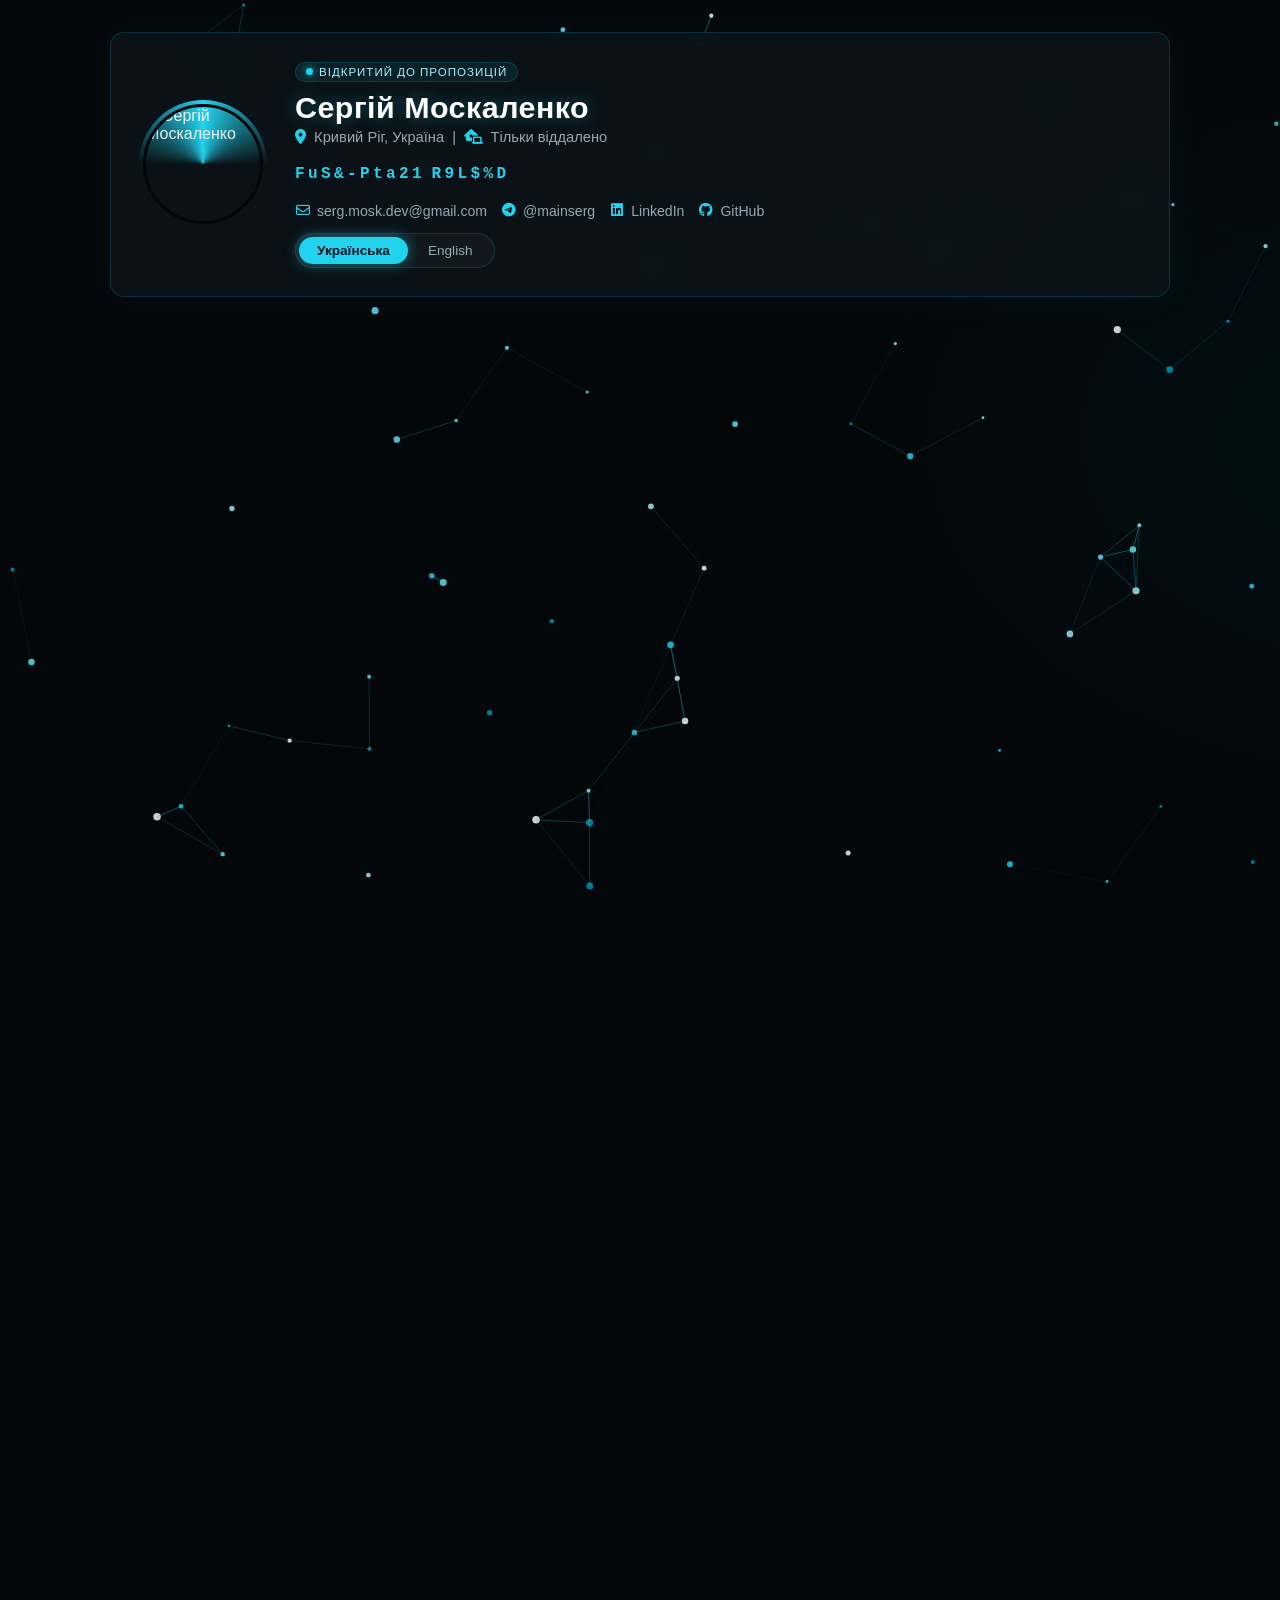
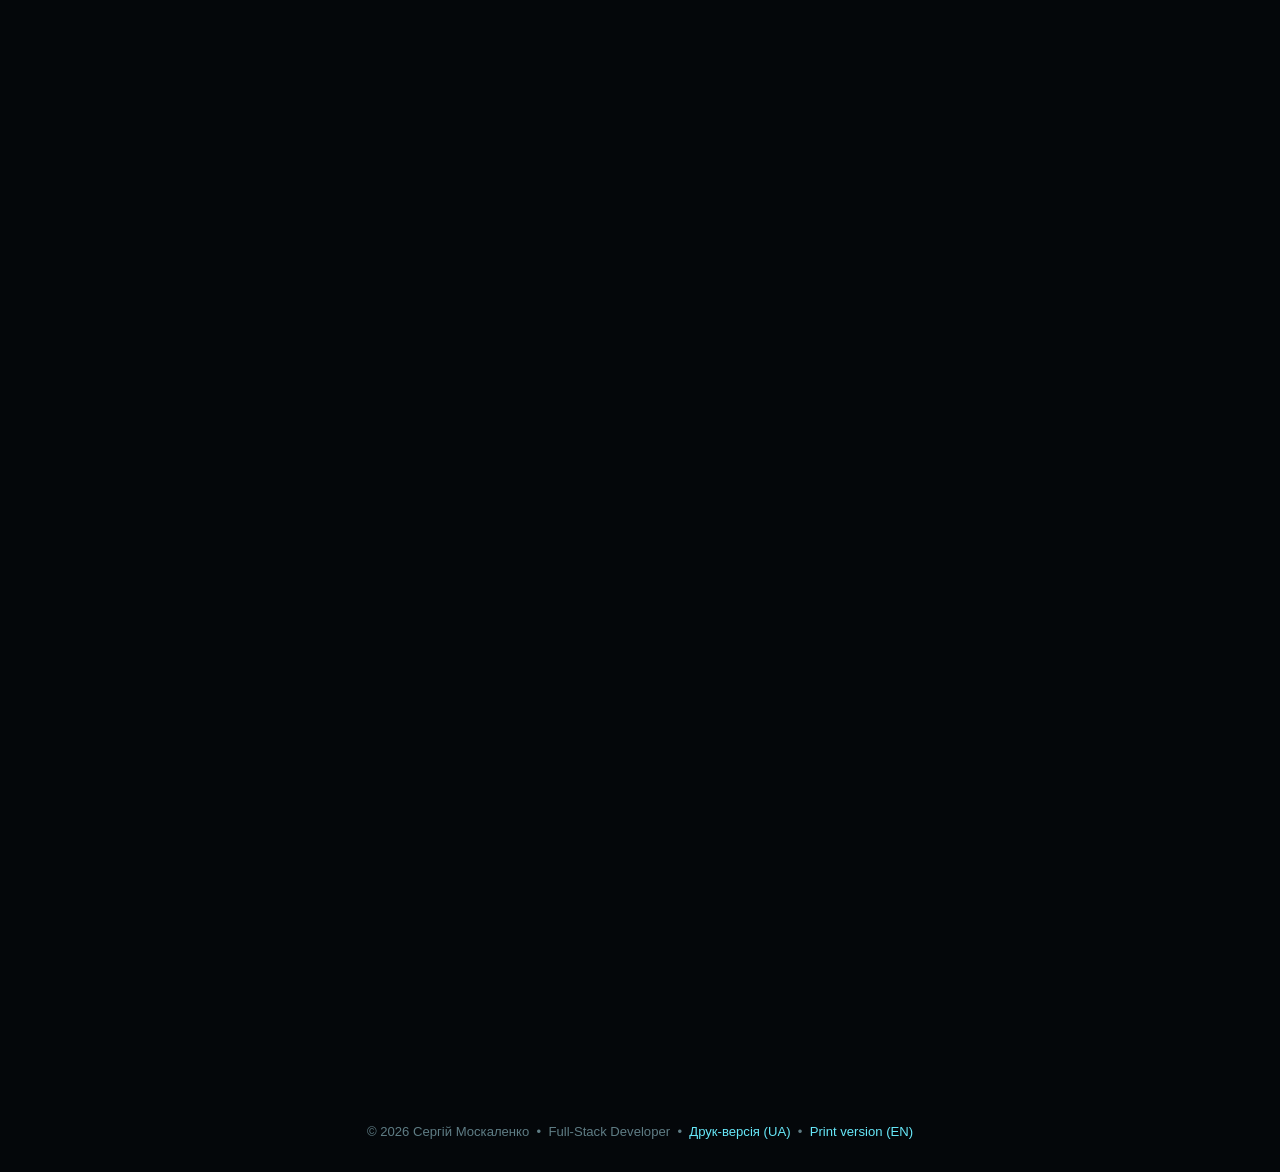
==== resume/index.html @ 2955c080 "Add interactive resume homepage (cyan-400 theme)" ====
<!DOCTYPE html>
<html lang="uk">
<head>
    <meta charset="UTF-8">
    <meta content="width=device-width, initial-scale=1.0" name="viewport">
    <link rel="icon" href="https://avatars.githubusercontent.com/u/121295079?v=4" type="image/png">

    <title>Резюме Сергій Москаленко — Full-Stack Developer | PHP, Python, JS/TS • Laravel, Django, React/Vue/Angular</title>
    <meta name="description" content="Інтерактивне резюме Сергія Москаленка. Понад 13 років у веброзробці: PHP, Python, JavaScript/TypeScript, Laravel, Django, Node.js, Angular, Vue, React.">
    <meta name="keywords" content="Сергій Москаленко, Full-Stack Developer, PHP Developer, Python Developer, Laravel, Django, Node.js, Angular, Vue, React, TypeScript">

    <meta property="og:type" content="website">
    <meta property="og:url" content="https://serhmosk.github.io/resume/">
    <meta property="og:title" content="Резюме Сергій Москаленко — Full-Stack Developer">
    <meta property="og:description" content="Понад 13 років у веброзробці: PHP, Python, JavaScript/TypeScript, Laravel, Django, Node.js, Angular, Vue, React.">
    <meta property="og:image" content="https://avatars.githubusercontent.com/u/121295079?v=4">

    <meta property="twitter:card" content="summary_large_image">
    <meta property="twitter:title" content="Резюме Сергій Москаленко — Full-Stack Developer">
    <meta property="twitter:description" content="Понад 13 років у веброзробці: PHP, Python, JavaScript/TypeScript, Laravel, Django, Node.js, Angular, Vue, React.">
    <meta property="twitter:image" content="https://avatars.githubusercontent.com/u/121295079?v=4">

    <link rel="stylesheet" href="https://cdnjs.cloudflare.com/ajax/libs/font-awesome/6.5.1/css/all.min.css">
    <script src="https://cdnjs.cloudflare.com/ajax/libs/jquery/3.7.1/jquery.min.js"></script>

    <link rel="stylesheet" href="https://cdnjs.cloudflare.com/ajax/libs/tippy.js/6.3.7/tippy-bundle.umd.min.css"/>
    <script src="https://cdnjs.cloudflare.com/ajax/libs/popper.js/2.11.8/umd/popper.min.js"></script>
    <script src="https://cdnjs.cloudflare.com/ajax/libs/tippy.js/6.3.7/tippy-bundle.umd.min.js"></script>

    <link href="css/style.css" rel="stylesheet">

    <link rel="alternate" hreflang="en" href="https://serhmosk.github.io/resume/">
    <link rel="alternate" hreflang="uk" href="https://serhmosk.github.io/resume/">
</head>
<body>

<canvas id="shootCanvas"></canvas>

<div class="container">
    <div class="resume-header">
        <div class="header-top">
            <div class="photo-ring">
                <img src="https://avatars.githubusercontent.com/u/121295079?v=4" alt="Сергій Москаленко">
            </div>

            <div class="header-info">
                <div class="status-pill"><span class="dot"></span> Відкритий до пропозицій</div>
                <h1>Сергій Москаленко</h1>
                <div class="location">
                    <i class="fa-solid fa-location-dot"></i> Кривий Ріг, Україна &nbsp;|&nbsp;
                    <i class="fa-solid fa-laptop-house"></i> Тільки віддалено
                </div>

                <canvas id="scrambleCanvas" data-text="Full-Stack Developer / Team Lead"></canvas>

                <p class="contact">
                    <a href="mailto:serg.mosk.dev@gmail.com" target="_blank"><i class="fa-regular fa-envelope"></i> serg.mosk.dev@gmail.com</a>
                    <a href="https://t.me/mainserg" target="_blank"><i class="fa-brands fa-telegram"></i> @mainserg</a>
                    <a href="https://www.linkedin.com/in/mainserg/" target="_blank"><i class="fa-brands fa-linkedin"></i> LinkedIn</a>
                    <a href="https://github.com/SerhMosk" target="_blank"><i class="fa-brands fa-github"></i> GitHub</a>
                </p>

                <div class="tabs-container">
                    <div class="tabs">
                        <div class="tab active" data-lang="uk">Українська</div>
                        <div class="tab" data-lang="en">English</div>
                    </div>
                </div>
            </div>
        </div>
    </div>

    <div id="content-area"></div>
</div>

<footer class="resume-footer">
    <p>&copy; 2026 Сергій Москаленко &nbsp;•&nbsp; Full-Stack Developer &nbsp;•&nbsp;
        <a href="pdf/ua.html">Друк-версія (UA)</a> &nbsp;•&nbsp;
        <a href="pdf/en.html">Print version (EN)</a>
    </p>
</footer>

<script src="js/background.js"></script>
<script src="js/canvas.js"></script>
<script src="js/accordion.js"></script>
<script src="js/main.js"></script>

</body>
</html>
---- resume/css/style.css ----
/* ==========================================================================
   Serhiy Moskalenko — Interactive Resume
   Accent: cyan-400 (#22d3ee) — replaces the green accent of the reference design
   ========================================================================== */

@property --color1 {
    syntax: '<color>';
    inherits: false;
    initial-value: #06232b;
}
@property --color2 {
    syntax: '<color>';
    inherits: false;
    initial-value: #011014;
}
@property --a {
    syntax: '<angle>';
    inherits: false;
    initial-value: 0deg;
}

:root {
    --cyan: #22d3ee;
    --cyan-light: #67e8f9;
    --cyan-dim: #a5f3fc;
    --cyan-dark: #0891b2;
    --cyan-deep: #0e7490;
    --bg-0: #04070a;
    --card-bg: rgba(13, 22, 28, 0.78);
    --card-bg-solid: #0b141a;
    --card-border: rgba(34, 211, 238, 0.16);
    --text: #e7f4f7;
    --text-dim: #93aab2;
    --text-faint: #5f7d85;
    --danger: #ef4444;
    --radius: 14px;
    --font: 'Segoe UI', -apple-system, BlinkMacSystemFont, Roboto, Arial, sans-serif;
    --color1: #06232b;
    --color2: #011014;
}

* { box-sizing: border-box; }

html { scroll-behavior: smooth; }

body {
    margin: 0;
    font-family: var(--font);
    color: var(--text);
    min-height: 100vh;
    background: radial-gradient(1200px 600px at 15% -10%, var(--color1), transparent 60%),
                radial-gradient(1000px 700px at 110% 10%, var(--color2), transparent 55%),
                var(--bg-0);
    animation: breatheGradient 14s ease-in-out infinite alternate;
    overflow-x: hidden;
}

@keyframes breatheGradient {
    0%   { --color1: #06232b; --color2: #011014; }
    50%  { --color1: #0a3743; --color2: #041a22; }
    100% { --color1: #06232b; --color2: #0a2530; }
}

@media (prefers-reduced-motion: reduce) {
    body { animation: none; }
    * { scroll-behavior: auto !important; }
}

#shootCanvas {
    position: fixed;
    inset: 0;
    width: 100%;
    height: 100%;
    z-index: 0;
    pointer-events: none;
}

a { color: inherit; }

.container {
    position: relative;
    z-index: 1;
    max-width: 1100px;
    margin: 0 auto;
    padding: 32px 20px 60px;
}

/* ---------------- Header ---------------- */

.resume-header {
    background: var(--card-bg);
    border: 1px solid var(--card-border);
    border-radius: var(--radius);
    backdrop-filter: blur(10px);
    padding: 28px;
    box-shadow: 0 0 40px rgba(34, 211, 238, 0.06);
}

.header-top {
    display: flex;
    align-items: center;
    gap: 28px;
    flex-wrap: wrap;
}

.photo-ring {
    position: relative;
    width: 128px;
    height: 128px;
    flex: 0 0 auto;
    border-radius: 50%;
    padding: 4px;
    background: conic-gradient(from var(--a), var(--cyan) 0deg, transparent 90deg, transparent 270deg, var(--cyan) 360deg);
    animation: spinRing 6s linear infinite;
}

@keyframes spinRing {
    to { --a: 360deg; }
}

.photo-ring img {
    display: block;
    width: 100%;
    height: 100%;
    border-radius: 50%;
    object-fit: cover;
    border: 3px solid var(--bg-0);
}

.header-info { flex: 1 1 320px; min-width: 260px; }

.header-info h1 {
    margin: 0 0 4px;
    font-size: 1.9rem;
    letter-spacing: 0.5px;
    color: #fff;
    text-shadow: 0 0 18px rgba(34, 211, 238, 0.35);
}

.status-pill {
    display: inline-flex;
    align-items: center;
    gap: 6px;
    font-size: 0.72rem;
    text-transform: uppercase;
    letter-spacing: 1px;
    color: var(--cyan-dim);
    background: rgba(34, 211, 238, 0.08);
    border: 1px solid var(--card-border);
    border-radius: 999px;
    padding: 3px 10px;
    margin-bottom: 8px;
}
.status-pill .dot {
    width: 7px; height: 7px; border-radius: 50%;
    background: var(--cyan);
    box-shadow: 0 0 8px var(--cyan);
    animation: pulseDot 1.6s ease-in-out infinite;
}
@keyframes pulseDot { 0%,100%{opacity:1;} 50%{opacity:.35;} }

.location {
    color: var(--text-dim);
    font-size: 0.92rem;
    margin: 4px 0 8px;
}
.location i { color: var(--cyan); margin-right: 4px; }

#scrambleCanvas { display: block; width: 100%; height: 42px; margin: 2px 0 8px; }

.contact {
    display: flex;
    flex-wrap: wrap;
    gap: 6px 14px;
    margin: 0 0 14px;
    font-size: 0.88rem;
}
.contact a {
    text-decoration: none;
    color: var(--text-dim);
    display: inline-flex;
    align-items: center;
    gap: 6px;
    transition: color .2s;
}
.contact a i { color: var(--cyan); width: 16px; text-align: center; }
.contact a:hover { color: var(--cyan-light); }

.tabs-container { margin-top: 4px; }
.tabs {
    display: inline-flex;
    background: rgba(255,255,255,0.03);
    border: 1px solid var(--card-border);
    border-radius: 999px;
    padding: 3px;
    gap: 2px;
}
.tab {
    padding: 6px 18px;
    border-radius: 999px;
    font-size: 0.85rem;
    cursor: pointer;
    color: var(--text-dim);
    transition: all .2s;
    user-select: none;
}
.tab:hover { color: var(--text); }
.tab.active {
    background: var(--cyan);
    color: #012;
    font-weight: 600;
    box-shadow: 0 0 14px rgba(34,211,238,0.5);
}

/* ---------------- Content blocks (accordion) ---------------- */

#content-area { margin-top: 22px; }

.block {
    background: var(--card-bg);
    border: 1px solid var(--card-border);
    border-radius: var(--radius);
    backdrop-filter: blur(10px);
    margin-bottom: 16px;
    overflow: hidden;
}

.block h2 {
    margin: 0;
    padding: 18px 24px;
    font-size: 1.05rem;
    letter-spacing: 0.4px;
    color: #fff;
    cursor: pointer;
    display: flex;
    align-items: center;
    justify-content: space-between;
    user-select: none;
}
.block h2::after {
    content: "\f078";
    font-family: "Font Awesome 6 Free";
    font-weight: 900;
    font-size: 0.8rem;
    color: var(--cyan);
    transition: transform .3s;
}
.block h2.active::after { transform: rotate(180deg); }
.block h2:hover { color: var(--cyan-light); }

.block .content {
    padding: 4px 24px 24px;
    border-top: 1px solid var(--card-border);
    color: var(--text-dim);
    line-height: 1.65;
}

.block .content p { margin: 0 0 12px; }
.block .content strong { color: var(--text); }

/* quick-facts grid inside About */
.quick-facts {
    display: grid;
    grid-template-columns: repeat(2, 1fr);
    gap: 12px;
    margin-top: 16px;
}
.fact-card {
    background: rgba(255,255,255,0.02);
    border: 1px solid var(--card-border);
    border-radius: 10px;
    padding: 14px 16px;
}
.fact-card h4 {
    margin: 0 0 8px;
    font-size: 0.72rem;
    text-transform: uppercase;
    letter-spacing: 1px;
    color: var(--cyan);
    display: flex; align-items: center; gap: 6px;
}
.fact-card p { margin: 0; font-size: 0.88rem; color: var(--text-dim); }

.languages-list { display: flex; flex-direction: column; gap: 8px; }
.language-item { display: flex; align-items: center; justify-content: space-between; gap: 10px; }
.language-name { color: var(--text); font-size: 0.88rem; }
.language-level { color: var(--text-faint); font-size: 0.78rem; margin-left: 6px; }
.rating-dots { display: flex; gap: 3px; }
.rating-dots .dot { width: 8px; height: 8px; border-radius: 50%; background: rgba(255,255,255,0.12); }
.rating-dots .dot.active { background: var(--cyan); box-shadow: 0 0 6px var(--cyan); }

.hobbies-list { display: flex; flex-wrap: wrap; gap: 8px; }
.hobby-tag {
    display: inline-flex; align-items: center; gap: 6px;
    background: rgba(34,211,238,0.08);
    border: 1px solid var(--card-border);
    color: var(--cyan-dim);
    padding: 5px 12px;
    border-radius: 999px;
    font-size: 0.82rem;
}

.education-degree { color: var(--text); font-size: 0.9rem; margin-bottom: 2px; }
.education-school { font-size: 0.82rem; color: var(--text-faint); margin-bottom: 8px; }
.course-title { color: var(--text); font-size: 0.86rem; }
.course-provider { font-size: 0.78rem; color: var(--text-faint); }

/* ---------------- Skills ---------------- */

.skill-category { margin-bottom: 18px; }
.skill-group-title {
    margin: 0 0 8px;
    font-size: 0.82rem;
    text-transform: uppercase;
    letter-spacing: 0.8px;
    color: var(--cyan);
}
.tags, .skills { display: flex; flex-wrap: wrap; gap: 8px; }
.tag, .skills span {
    background: rgba(34,211,238,0.07);
    border: 1px solid var(--card-border);
    color: var(--text);
    padding: 5px 12px;
    border-radius: 8px;
    font-size: 0.82rem;
    transition: background .2s, transform .2s;
}
.tag:hover, .skills span:hover {
    background: rgba(34,211,238,0.16);
    transform: translateY(-1px);
}

/* ---------------- Experience ---------------- */

.job-item {
    padding: 16px 0;
    border-bottom: 1px solid var(--card-border);
}
.job-item:last-child { border-bottom: none; padding-bottom: 0; }
.job-item:first-child { padding-top: 0; }

.job-header {
    display: flex;
    flex-wrap: wrap;
    justify-content: space-between;
    align-items: baseline;
    gap: 8px;
    margin-bottom: 2px;
}
.job-role { margin: 0; font-size: 1rem; color: #fff; }
.job-date { font-size: 0.78rem; color: var(--text-faint); white-space: nowrap; }
.job-date i { margin-right: 4px; color: var(--cyan); }

.company-name { font-size: 0.86rem; color: var(--text-dim); margin-bottom: 10px; }
.company-link i { color: var(--cyan); margin-right: 5px; }

.job-tech { display: flex; flex-wrap: wrap; gap: 6px; margin-bottom: 12px; }
.job-tech .tag { font-size: 0.76rem; padding: 3px 10px; }

.projects-list { display: flex; flex-direction: column; gap: 10px; margin-bottom: 12px; }
.project-item {
    border-left: 2px solid var(--cyan-dark);
    padding: 4px 0 4px 12px;
}
.project-title { font-size: 0.9rem; color: var(--text); margin-bottom: 2px; }
.project-link { color: var(--cyan-light); text-decoration: none; font-weight: 600; }
.project-link:hover { text-decoration: underline; }
.project-desc { margin: 0; font-size: 0.84rem; color: var(--text-dim); }

.job-responsibilities { font-size: 0.85rem; color: var(--text-dim); }
.job-responsibilities strong { color: var(--text); }

/* ---------------- Portfolio (card grid — no placeholder screenshots) ---------------- */

.portfolio-note {
    font-size: 0.84rem;
    color: var(--text-faint);
    margin-bottom: 16px;
    padding: 10px 14px;
    border-left: 2px solid var(--cyan-dark);
    background: rgba(255,255,255,0.02);
}

.portfolio-grid {
    display: grid;
    grid-template-columns: repeat(auto-fill, minmax(240px, 1fr));
    gap: 14px;
}

.portfolio-card {
    background: rgba(255,255,255,0.02);
    border: 1px solid var(--card-border);
    border-radius: 12px;
    padding: 18px;
    display: flex;
    flex-direction: column;
    gap: 10px;
    transition: transform .2s, border-color .2s, box-shadow .2s;
}
.portfolio-card:hover {
    transform: translateY(-3px);
    border-color: rgba(34,211,238,0.45);
    box-shadow: 0 8px 24px rgba(34,211,238,0.10);
}

.portfolio-card-icon {
    width: 42px; height: 42px;
    border-radius: 10px;
    display: flex; align-items: center; justify-content: center;
    background: rgba(34,211,238,0.1);
    color: var(--cyan);
    font-size: 1.1rem;
}
.portfolio-card h3 { margin: 0; font-size: 1rem; color: #fff; }
.portfolio-card .year { font-size: 0.74rem; color: var(--text-faint); }
.portfolio-card p { margin: 0; font-size: 0.84rem; color: var(--text-dim); flex: 1; }
.portfolio-card .tech-row { display: flex; flex-wrap: wrap; gap: 5px; }
.portfolio-card .tech-row span {
    font-size: 0.7rem;
    padding: 2px 8px;
    border-radius: 6px;
    background: rgba(255,255,255,0.04);
    color: var(--text-dim);
}
.portfolio-card .visit {
    margin-top: auto;
    align-self: flex-start;
    color: var(--cyan-light);
    text-decoration: none;
    font-size: 0.84rem;
    font-weight: 600;
}
.portfolio-card .visit i { margin-left: 4px; font-size: 0.72rem; }
.portfolio-card .visit:hover { text-decoration: underline; }

/* ---------------- Download ---------------- */

.download-buttons {
    display: flex;
    flex-wrap: wrap;
    gap: 14px;
}
.btn {
    display: inline-flex;
    align-items: center;
    gap: 10px;
    padding: 12px 22px;
    border-radius: 10px;
    text-decoration: none;
    font-size: 0.92rem;
    font-weight: 600;
    border: 1px solid transparent;
    transition: transform .2s, box-shadow .2s, opacity .2s;
}
.btn:hover { transform: translateY(-2px); }
.btn.pdf {
    background: linear-gradient(135deg, var(--cyan), var(--cyan-dark));
    color: #012;
    box-shadow: 0 6px 20px rgba(34,211,238,0.25);
}
.btn.print {
    background: rgba(255,255,255,0.04);
    border-color: var(--card-border);
    color: var(--text);
}
.btn.print:hover { border-color: var(--cyan); color: var(--cyan-light); }

/* ---------------- Footer ---------------- */

.resume-footer {
    position: relative;
    z-index: 1;
    text-align: center;
    color: var(--text-faint);
    font-size: 0.82rem;
    padding: 20px;
}
.resume-footer a { color: var(--cyan-light); text-decoration: none; }
.resume-footer a:hover { text-decoration: underline; }

/* ---------------- Tippy tooltip theme ---------------- */
.tippy-box[data-theme~='dark'] {
    background-color: #0b141a;
    border: 1px solid var(--card-border);
    color: var(--text);
    font-size: 0.8rem;
}
.tippy-box[data-theme~='dark'][data-placement^='top'] > .tippy-arrow::before { border-top-color: #0b141a; }
.tippy-box[data-theme~='dark'][data-placement^='bottom'] > .tippy-arrow::before { border-bottom-color: #0b141a; }

/* ---------------- Responsive ---------------- */

@media (max-width: 640px) {
    .container { padding: 18px 12px 40px; }
    .resume-header { padding: 20px; }
    .header-top { gap: 16px; }
    .photo-ring { width: 92px; height: 92px; }
    .header-info h1 { font-size: 1.5rem; }
    .quick-facts { grid-template-columns: 1fr; }
    .block .content { padding: 4px 16px 18px; }
    .block h2 { padding: 14px 16px; }
    .download-buttons { flex-direction: column; }
    .btn { justify-content: center; }
}
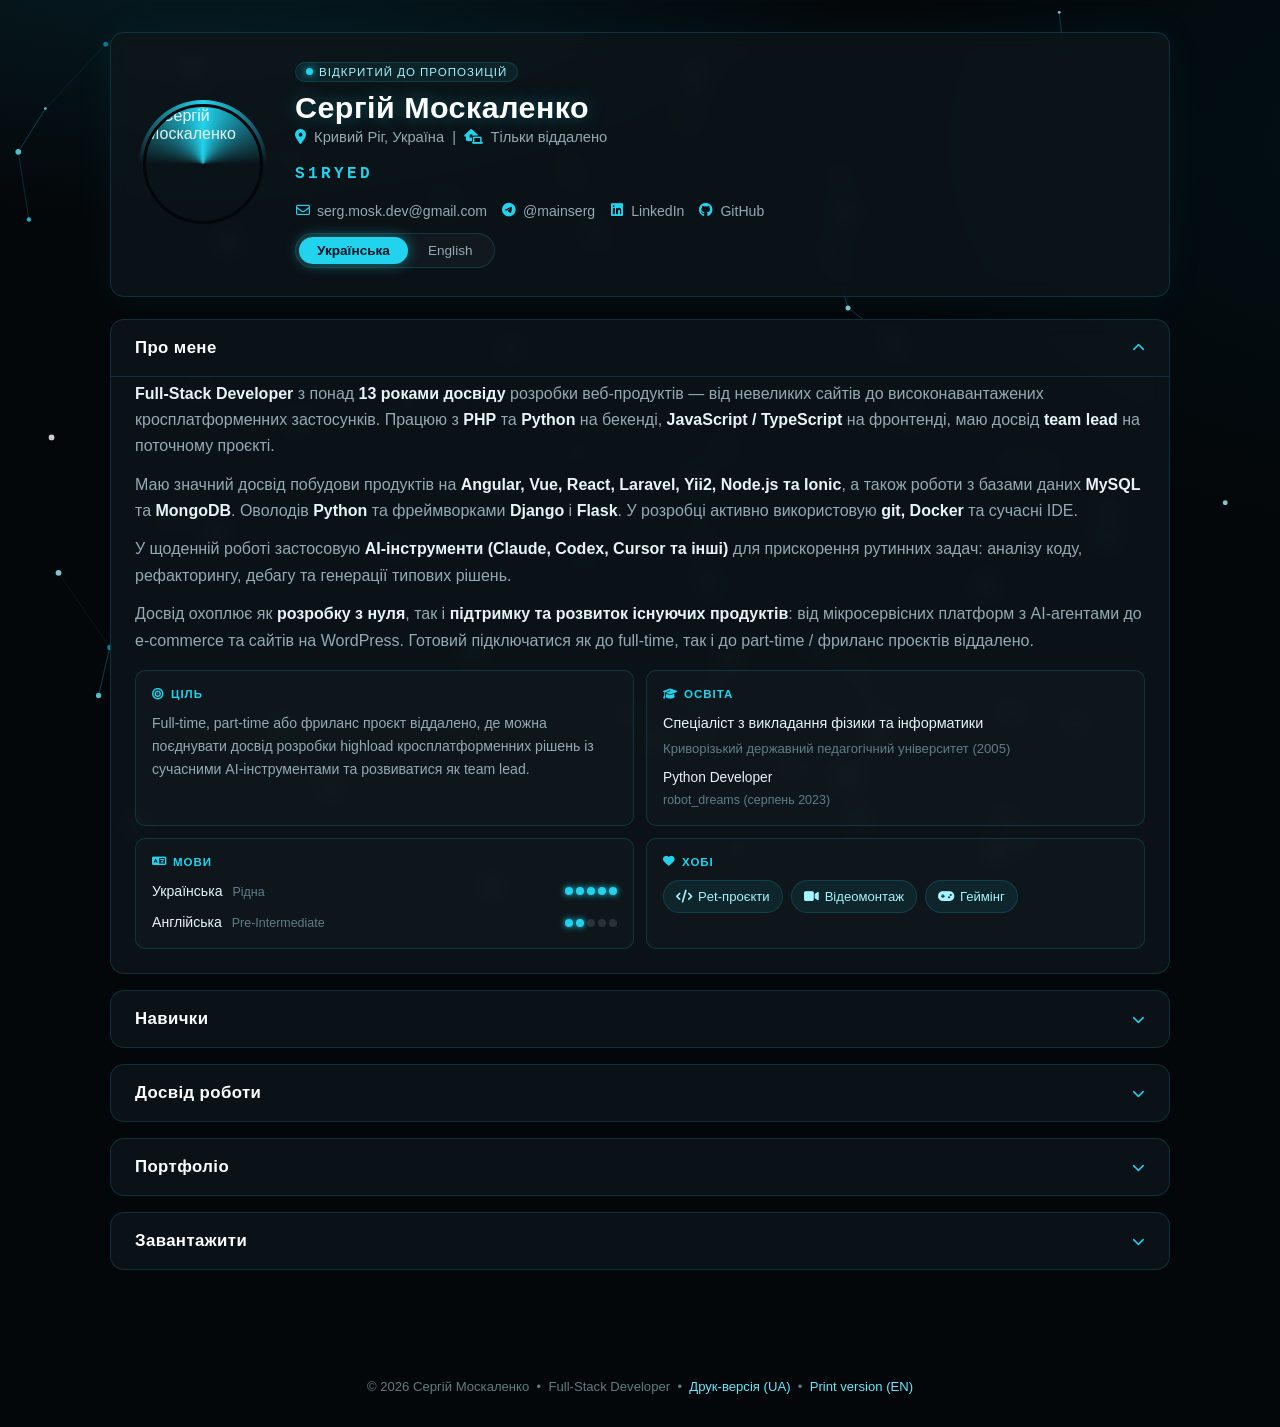
==== commit 88d4c1f4: "Wire up real PDF downloads via chunked base64 loader" ====
--- a/resume/index.html
+++ b/resume/index.html
@@ -83,6 +83,16 @@
 <script src="js/background.js"></script>
 <script src="js/canvas.js"></script>
 <script src="js/accordion.js"></script>
+<script src="js/pdfdata/ua-0.js"></script>
+<script src="js/pdfdata/ua-1.js"></script>
+<script src="js/pdfdata/ua-2.js"></script>
+<script src="js/pdfdata/ua-3.js"></script>
+<script src="js/pdfdata/ua-4.js"></script>
+<script src="js/pdfdata/en-0.js"></script>
+<script src="js/pdfdata/en-1.js"></script>
+<script src="js/pdfdata/en-2.js"></script>
+<script src="js/pdfdata/en-3.js"></script>
+<script src="js/pdf-loader.js"></script>
 <script src="js/main.js"></script>
 
 </body>
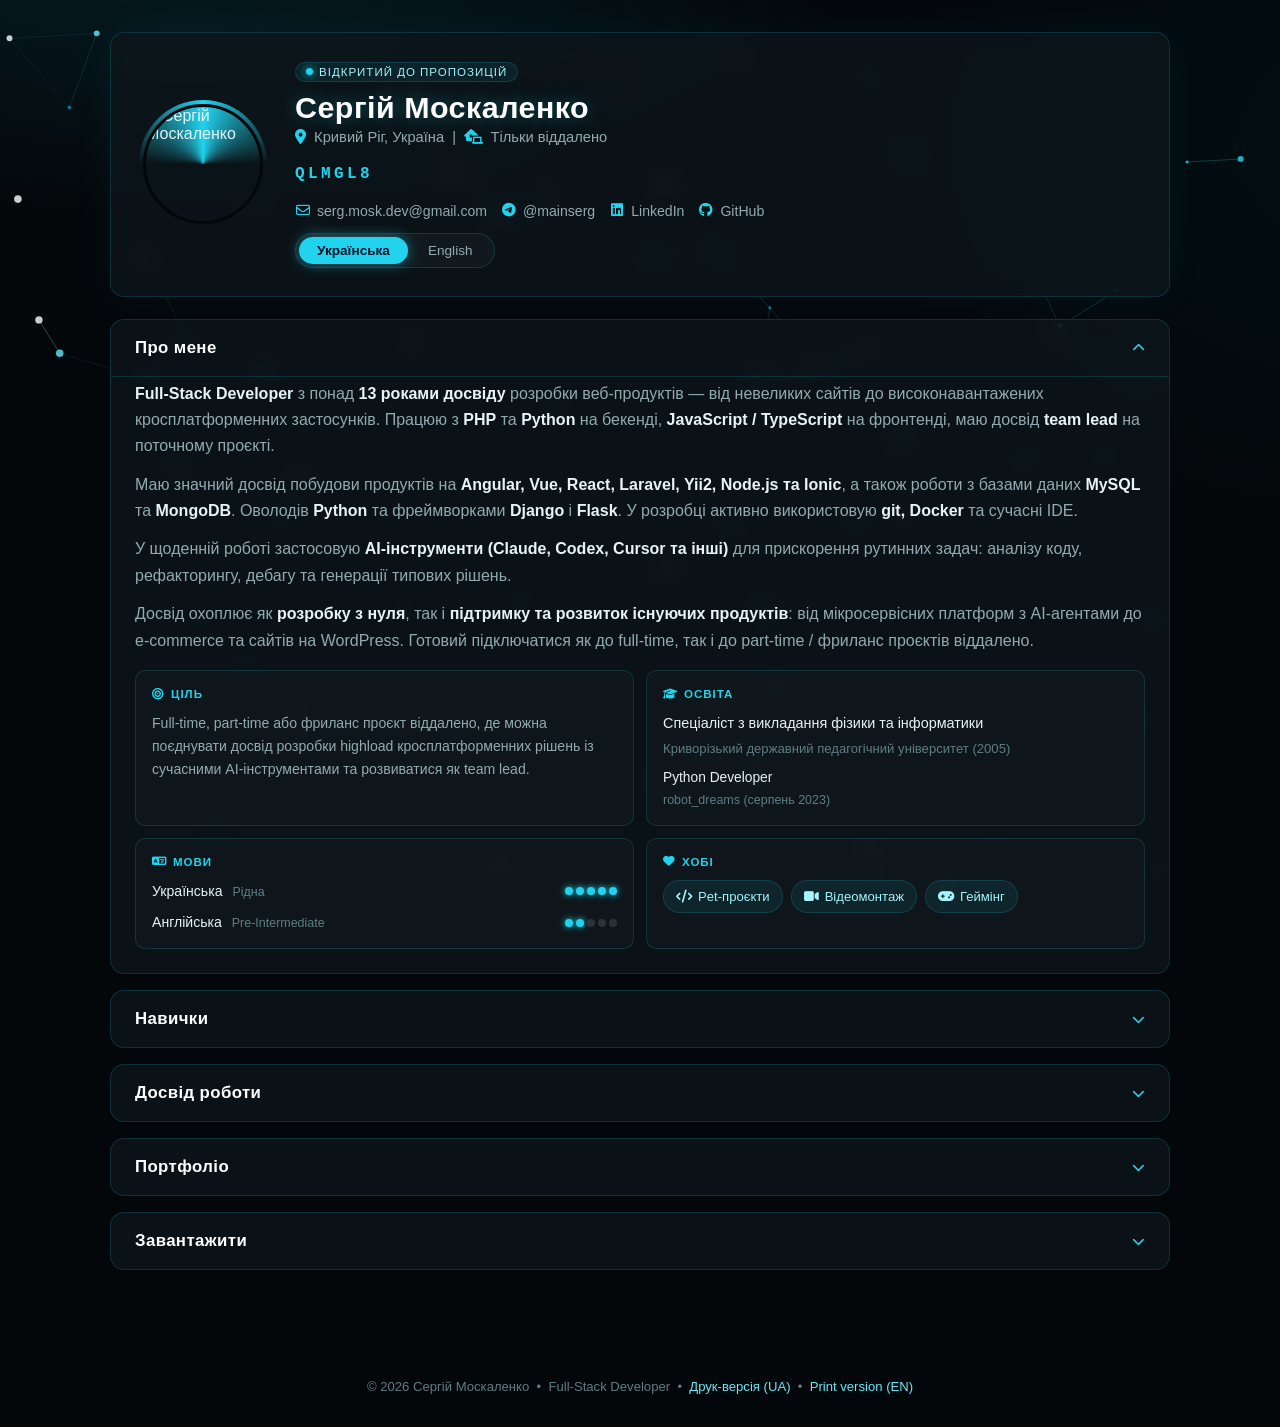
==== commit ba7571b9: "Add PDF chunk data ua 0-2, update index.html/main.js for chunked loader" ====
--- a/resume/index.html
+++ b/resume/index.html
@@ -88,10 +88,21 @@
 <script src="js/pdfdata/ua-2.js"></script>
 <script src="js/pdfdata/ua-3.js"></script>
 <script src="js/pdfdata/ua-4.js"></script>
+<script src="js/pdfdata/ua-5.js"></script>
+<script src="js/pdfdata/ua-6.js"></script>
+<script src="js/pdfdata/ua-7.js"></script>
+<script src="js/pdfdata/ua-8.js"></script>
+<script src="js/pdfdata/ua-9.js"></script>
+<script src="js/pdfdata/ua-10.js"></script>
 <script src="js/pdfdata/en-0.js"></script>
 <script src="js/pdfdata/en-1.js"></script>
 <script src="js/pdfdata/en-2.js"></script>
 <script src="js/pdfdata/en-3.js"></script>
+<script src="js/pdfdata/en-4.js"></script>
+<script src="js/pdfdata/en-5.js"></script>
+<script src="js/pdfdata/en-6.js"></script>
+<script src="js/pdfdata/en-7.js"></script>
+<script src="js/pdfdata/en-8.js"></script>
 <script src="js/pdf-loader.js"></script>
 <script src="js/main.js"></script>
 
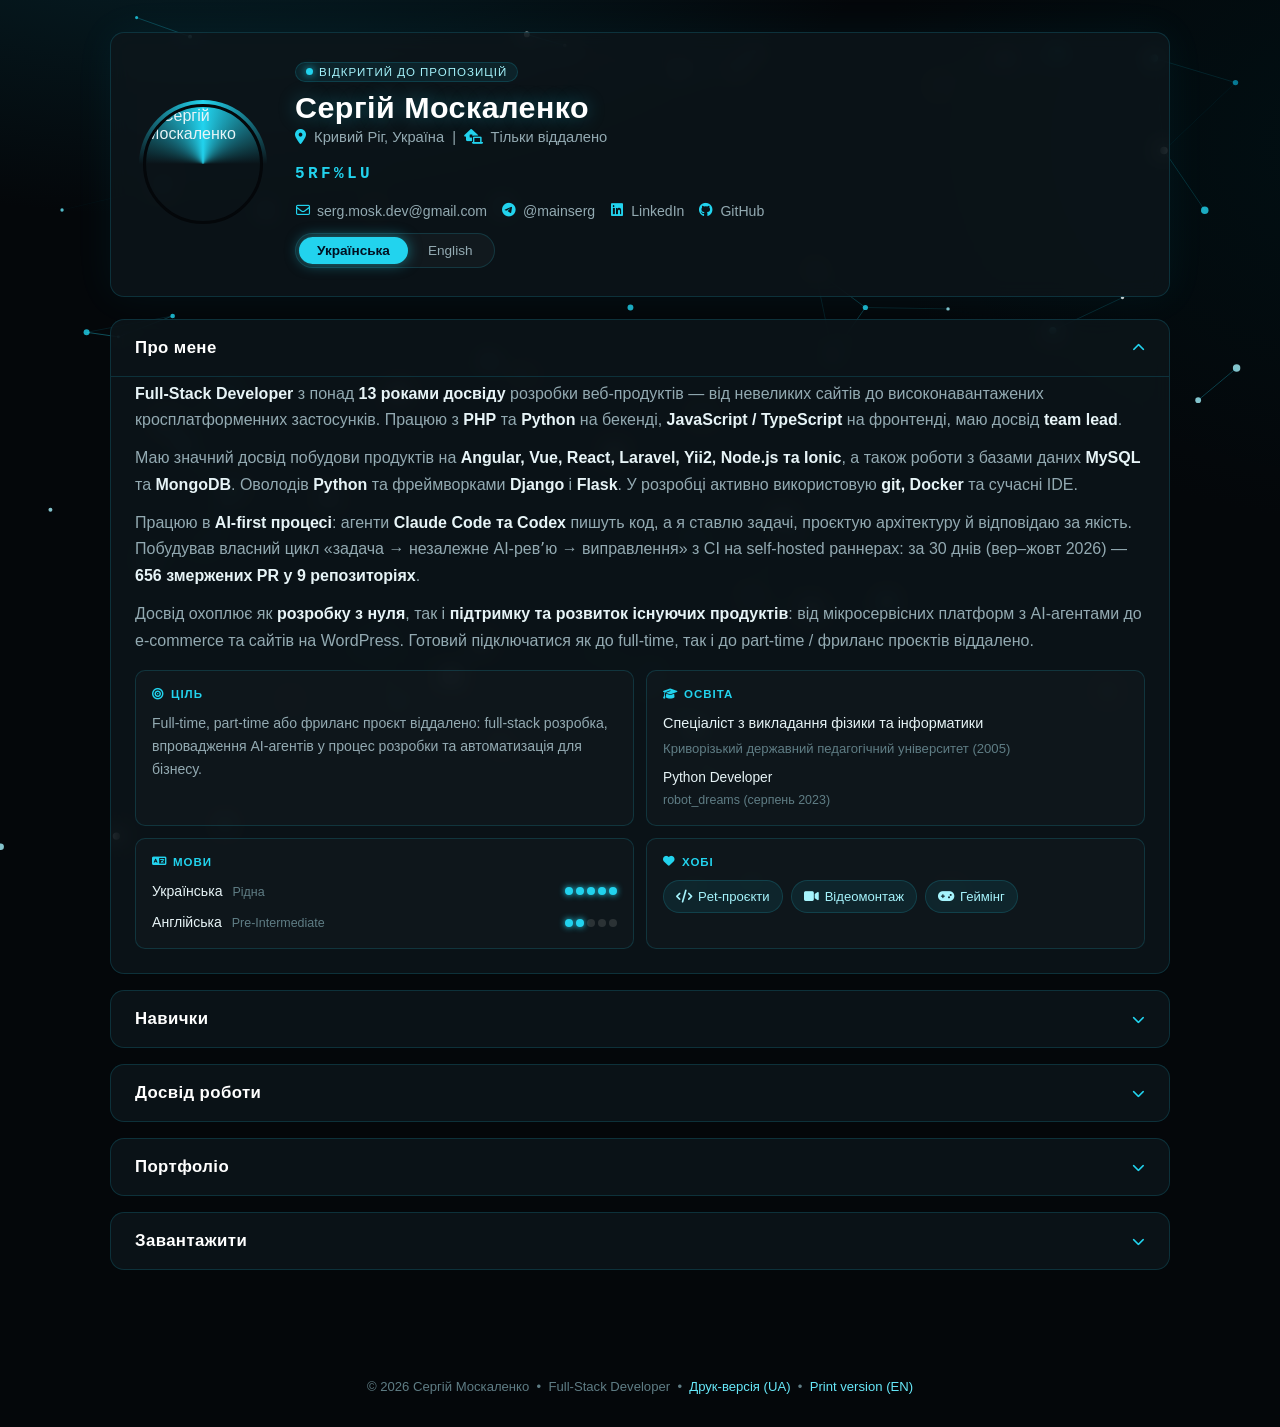
==== commit 05b23878: "Резюме: AI-first позиціювання, Mainlane і власні продукти - Про мене: абзац про AI-first процес із ц" ====
--- a/resume/index.html
+++ b/resume/index.html
@@ -5,7 +5,7 @@
     <meta content="width=device-width, initial-scale=1.0" name="viewport">
     <link rel="icon" href="https://avatars.githubusercontent.com/u/121295079?v=4" type="image/png">
 
-    <title>Резюме Сергій Москаленко — Full-Stack Developer | PHP, Python, JS/TS • Laravel, Django, React/Vue/Angular</title>
+    <title>Резюме Сергій Москаленко — AI-First Full-Stack Developer | PHP, Python, JS/TS • Laravel, Django, Vue/Nuxt, React • Claude Code</title>
     <meta name="description" content="Інтерактивне резюме Сергія Москаленка. Понад 13 років у веброзробці: PHP, Python, JavaScript/TypeScript, Laravel, Django, Node.js, Angular, Vue, React.">
     <meta name="keywords" content="Сергій Москаленко, Full-Stack Developer, PHP Developer, Python Developer, Laravel, Django, Node.js, Angular, Vue, React, TypeScript">
 
@@ -51,7 +51,7 @@
                     <i class="fa-solid fa-laptop-house"></i> Тільки віддалено
                 </div>
 
-                <canvas id="scrambleCanvas" data-text="Full-Stack Developer / Team Lead"></canvas>
+                <canvas id="scrambleCanvas" data-text="AI-First Full-Stack Developer"></canvas>
 
                 <p class="contact">
                     <a href="mailto:serg.mosk.dev@gmail.com" target="_blank"><i class="fa-regular fa-envelope"></i> serg.mosk.dev@gmail.com</a>
@@ -94,6 +94,14 @@
 <script src="js/pdfdata/ua-8.js"></script>
 <script src="js/pdfdata/ua-9.js"></script>
 <script src="js/pdfdata/ua-10.js"></script>
+<script src="js/pdfdata/ua-11.js"></script>
+<script src="js/pdfdata/ua-12.js"></script>
+<script src="js/pdfdata/ua-13.js"></script>
+<script src="js/pdfdata/ua-14.js"></script>
+<script src="js/pdfdata/ua-15.js"></script>
+<script src="js/pdfdata/ua-16.js"></script>
+<script src="js/pdfdata/ua-17.js"></script>
+<script src="js/pdfdata/ua-18.js"></script>
 <script src="js/pdfdata/en-0.js"></script>
 <script src="js/pdfdata/en-1.js"></script>
 <script src="js/pdfdata/en-2.js"></script>
@@ -103,6 +111,13 @@
 <script src="js/pdfdata/en-6.js"></script>
 <script src="js/pdfdata/en-7.js"></script>
 <script src="js/pdfdata/en-8.js"></script>
+<script src="js/pdfdata/en-9.js"></script>
+<script src="js/pdfdata/en-10.js"></script>
+<script src="js/pdfdata/en-11.js"></script>
+<script src="js/pdfdata/en-12.js"></script>
+<script src="js/pdfdata/en-13.js"></script>
+<script src="js/pdfdata/en-14.js"></script>
+<script src="js/pdfdata/en-15.js"></script>
 <script src="js/pdf-loader.js"></script>
 <script src="js/main.js"></script>
 
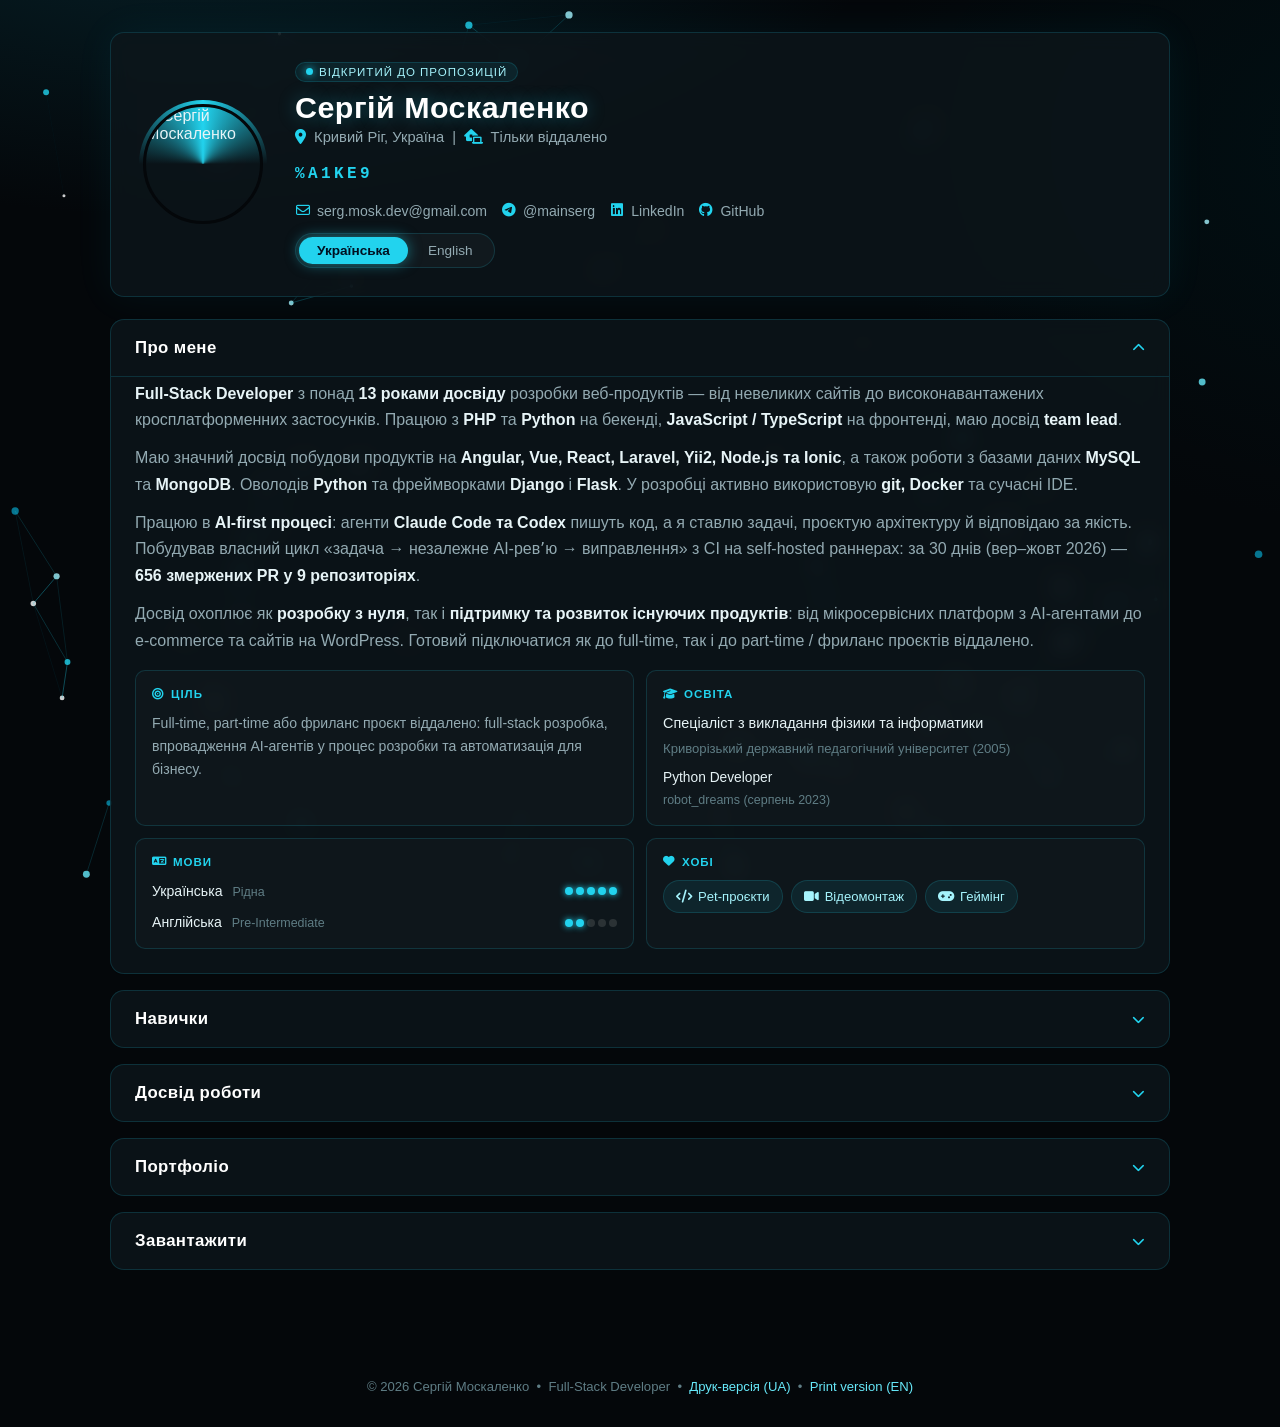
==== commit 09ab43b0: "Резюме: проєкти з портфоліо 2015–2026 - EON+: salesdep.ai (AI Sales Manager, 11/2025–06/2026) і FinD" ====
--- a/resume/index.html
+++ b/resume/index.html
@@ -102,6 +102,8 @@
 <script src="js/pdfdata/ua-16.js"></script>
 <script src="js/pdfdata/ua-17.js"></script>
 <script src="js/pdfdata/ua-18.js"></script>
+<script src="js/pdfdata/ua-19.js"></script>
+<script src="js/pdfdata/ua-20.js"></script>
 <script src="js/pdfdata/en-0.js"></script>
 <script src="js/pdfdata/en-1.js"></script>
 <script src="js/pdfdata/en-2.js"></script>
@@ -118,6 +120,8 @@
 <script src="js/pdfdata/en-13.js"></script>
 <script src="js/pdfdata/en-14.js"></script>
 <script src="js/pdfdata/en-15.js"></script>
+<script src="js/pdfdata/en-16.js"></script>
+<script src="js/pdfdata/en-17.js"></script>
 <script src="js/pdf-loader.js"></script>
 <script src="js/main.js"></script>
 
